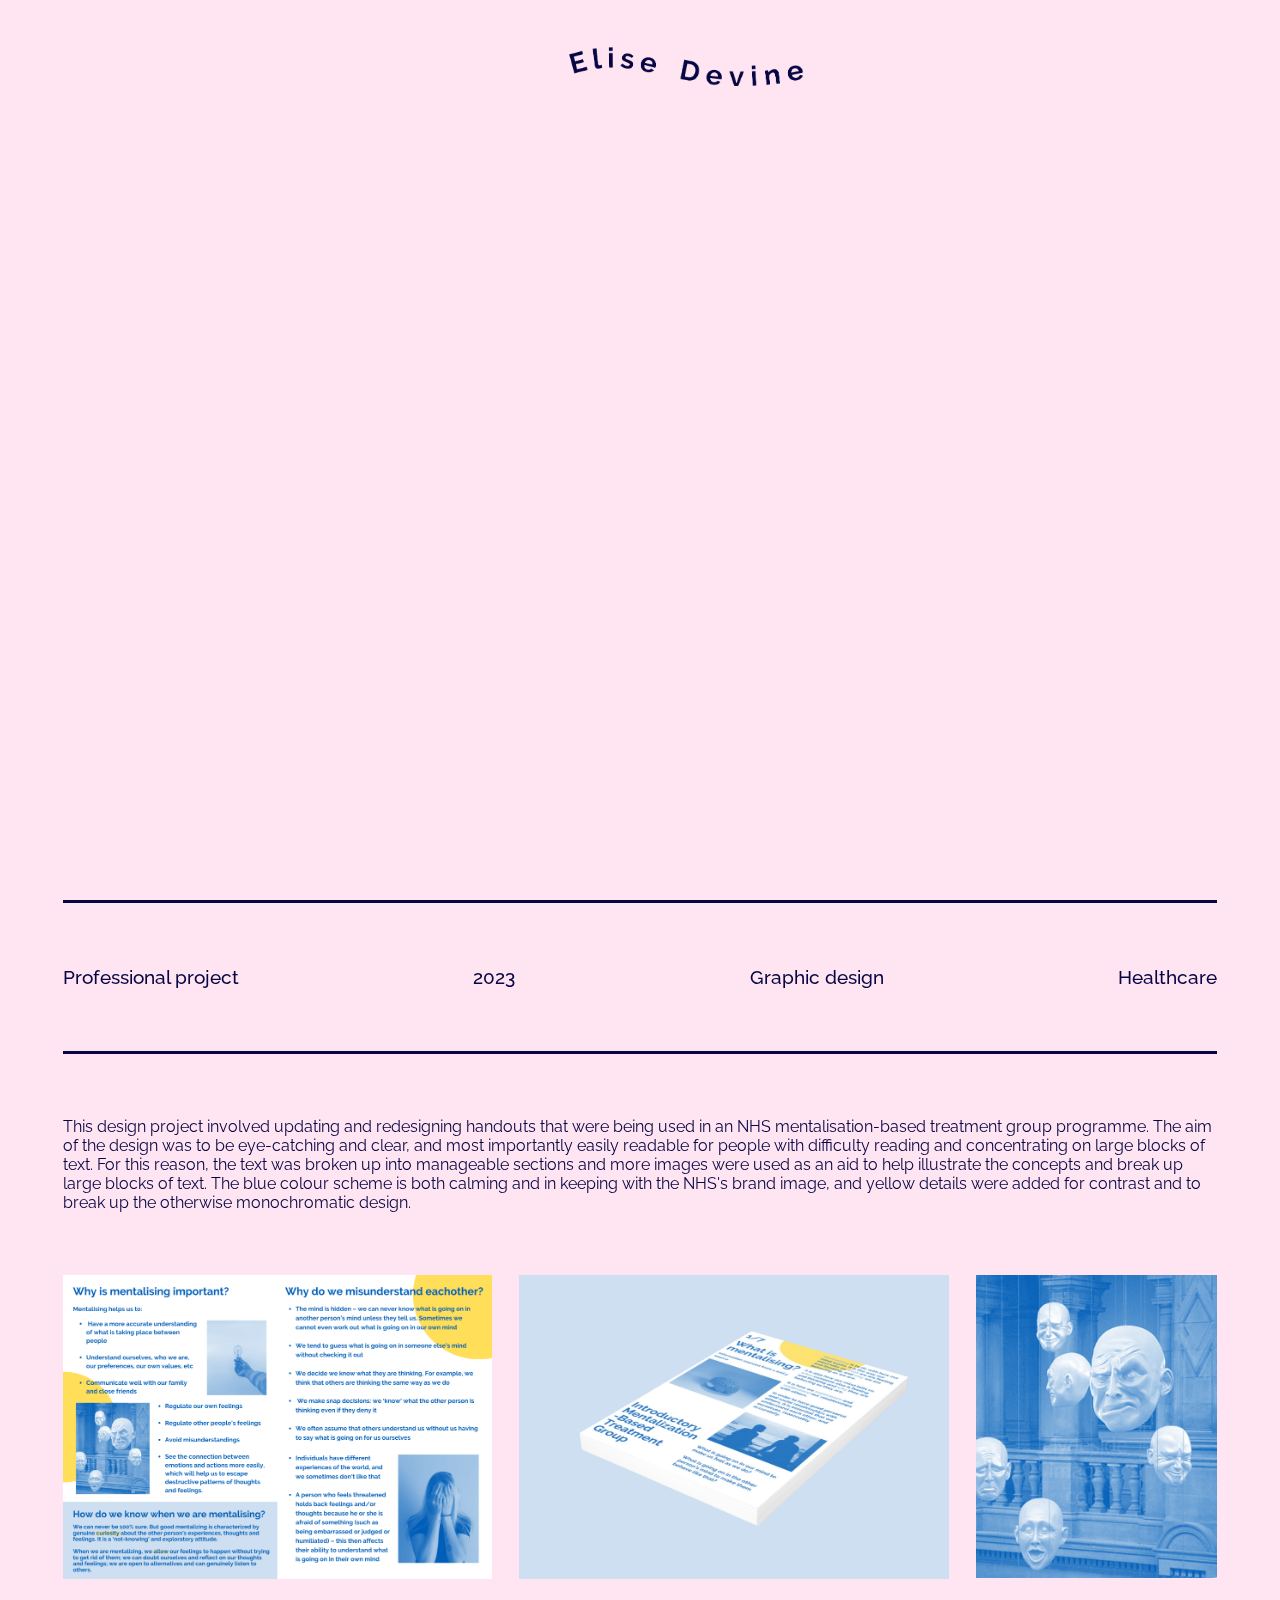
==== nhs.html @ 059351c3 "add new portfolio files" ====
<!DOCTYPE html>
<html lang="en">
<head>
    <meta charset="UTF-8">
    <meta http-equiv="X-UA-Compatible" content="IE=edge">
    <meta name="viewport" content="width=device-width, initial-scale=1.0">

    <title>Elise Devine</title>
    <link rel="icon" type="image/x-icon" href="">

    <!--Google fonts-->
    <link rel="preconnect" href="https://fonts.googleapis.com">
    <link rel="preconnect" href="https://fonts.gstatic.com" crossorigin>
    <link href="https://fonts.googleapis.com/css2?family=Playfair+Display:ital,wght@1,400;1,500&family=Raleway:wght@400;500&display=swap" rel="stylesheet">

    <link rel="stylesheet" href="../css/style.css">

    <script src="https://ajax.googleapis.com/ajax/libs/jquery/3.6.0/jquery.min.js"></script>
    <script src="../js/nav.js"></script>
</head>
<body id="site-body" onload="run()">
  <header>
    <div class="logo">
      <img id="logo-navy" src="../assets/logo-navy.png">
    </div>
    <div class="logo">
      <img id="logo-pink" src="../assets/logo-pink.png">
    </div>
  </header>
  <main>
    <section id="id">
      <div class="title-section">
      <h1 class="title" aria-label="NHS Therapy Group Handouts">
        <div class="title-container" aria-hidden="true">
          <div class="line-container">
            <div class="word-container">
              <span class="letter" style="--i:1">N</span><span class="letter" style="--i:2">H</span><span class="letter" style="--i:3">S</span>&nbsp;
            </div>
            <div class="word-container">
              <span class="letter" style="--i:4">T</span><span class="letter" style="--i:5">h</span><span class="letter" style="--i:6">e</span><span class="letter" style="--i:7">r</span><span class="letter" style="--i:8">a</span><span class="letter" style="--i:9">p</span><span class="letter" style="--i:10">y</span>
            </div>
          </div>
          <div class="line-container">
            <div class="word-container">
              <span class="letter" style="--i:3">G</span><span class="letter" style="--i:4">r</span><span class="letter" style="--i:5">o</span><span class="letter" style="--i:6">u</span><span class="letter" style="--i:7">p</span>&nbsp;
            </div>
            <div class="word-container">
              <span class="letter" style="--i:8">H</span><span class="letter" style="--i:9">a</span><span class="letter" style="--i:10">n</span><span class="letter" style="--i:11">d</span><span class="letter" style="--i:12">o</span><span class="letter" style="--i:13">u</span><span class="letter" style="--i:14">t</span><span class="letter" style="--i:15">s</span>
            </div>
          </div>
        </div>
      </h1>
      </div>
    </section>

    <section class="project-details">
      <div class="tags">
        <h3>Professional project</h3>
        <h3>2023</h3>
        <h3>Graphic design</h3>
        <h3>Healthcare</h3>
      </div>
      <div class="description">
        <p>This design project involved updating and redesigning handouts that were being used in an NHS mentalisation-based treatment group programme.
        The aim of the design was to be eye-catching and clear, and most importantly easily readable for people with difficulty reading and concentrating on
        large blocks of text. For this reason, the text was broken up into manageable sections and more images were used as an aid to help illustrate the
        concepts and break up large blocks of text. The blue colour scheme is both calming and in keeping with the NHS's brand image, and yellow details
        were added for contrast and to break up the otherwise monochromatic design.</p>
      </div>
      <div class="gallery">
        <div class="gallery-image" id="nhs-1">
          <img src="../assets/gallery-nhs-1.png">
        </div>
        <div class="gallery-image" id="nhs-2">
          <img src="../assets/gallery-nhs-2.png">
        </div>
        <div class="gallery-image" id="nhs-3">
          <img src="../assets/gallery-nhs-3.png">
        </div>
      </div>
    </section>
  </main>
  <footer>
  </footer>
</body>
</html>
---- css/style.css ----
/********** General **********/

html {
  scroll-behavior: smooth;
  box-sizing: border-box;
  font-size: 1;
}

* {
  box-sizing: inherit;
  padding: 0;
  margin: 0;
}

body {
  width: 100vw;
  height: max-content;
  overflow-x: hidden;
  background-color: #ffe4f1;
  color: #060644;
  font-family: 'Raleway', sans-serif;
  transition: background-color 0.5s ease;
}

body.invert {
  background-color: #060644;
}

section {
  position: relative;
  min-height: 100vh;
}

.inverted {
  color: #ffe4f1;
}

a {
  color: inherit;
  text-decoration: none;
}

/********** Header and logo **********/

.logo {
  position: fixed;
  top: 0;
  left: calc(50vw - 8.3vh);
  height: 15vh;
}

.logo img {
  height: inherit;
}

#logo-pink {
  opacity: 0;
}

#logo-navy {
  opacity: 1;
}

/********** Title animation stuff **********/

.title-section {
  position: absolute;
  bottom: 7vh;
  left: 7vh;
}

.title {
  font-weight: bold;
  font-size: 700%;
}

#designer {
  font-family: 'Playfair Display', cursive;
  font-weight: normal;
  transform: translateY(-12px);
}

.line-container {
  display: flex;
  flex-direction: row;
  flex-wrap: nowrap;
  overflow: hidden;
}

.word-container {
  display: flex;
  flex-direction: row;
  flex-wrap: nowrap;
}

.letter {
  position: relative;
  display: inline-block;
  transform: translateY(100%);
  animation: float-in 3s forwards;
  animation-delay: calc(.05s * var(--i));
}

@keyframes float-in {
  0% {
    transform: translateY(100%);
  }
  25% {
    transform: translateY(-1%);
  }
  75% {
    transform: translateY(0);
  }
  100% {
    transform: translateY(0);
  }
}

/********** About section **********/

#about {
  padding-top: 50vh;
  display: flex;
  justify-content: center;
}

#about-content{
  width: calc(100% - 14vh);
}

.about-row {
  display: flex;
  flex-direction: row;
  flex-wrap: nowrap;
}

.right-align {
  justify-content: flex-end;
  margin-bottom: 7vh;
}

.about-text {
  width: 60%;
}

/********** Projects section & lists **********/

#projects {
  display: flex;
  justify-content: center;
}

.list {
  width: calc(100% - 14vh);
  border-top: 3px solid #060644;
  font-size: 300%;
}

.list-item {
  position: relative;
  margin-top: 7vh;
  padding-bottom: 7vh;
  border-bottom: 3px solid #060644;
}

.list-item h2 {
  transition: transform 0.2s ease;
}

.list-item h2:hover {
  transform: translateX(20px);
}

#projects .list-item h2:hover {
  cursor: none;
}

.cursive {
  font-family: 'Playfair Display', cursive;
}

.cursive h2 {
  font-weight: normal;
}

.list-icon {
  position: fixed;
  transform: translate(-50%, -50%);
  width: 320px;
  height: 320px;
  opacity: 0;
  z-index: 10;
  pointer-events: none;
  transition: width 0.1s ease-in-out, height 0.1s ease-in-out, opacity 0.1s ease-in-out;
}

.list-icon img {
  width: 100%;
  height: 100%;
  object-fit: cover;
  border-radius: 50%;
}

.list-item:hover > .list-icon {
  width: 360px;
  height: 360px;
  opacity: 1;
}

/********** Contact section **********/

#contact {
  display: flex;
  justify-content: center;
}

#contact .list {
  border-top: 3px solid #ffe4f1;
}

#contact .list .list-item {
  border-bottom: 3px solid #ffe4f1;
}

#contact .list-item h2:hover {
  cursor: pointer;
}

/********** Individual project pages **********/

.project-details {
  display: flex;
  flex-direction: column;
  flex-wrap: nowrap;
  align-items: center;
}

.project-details h3 {
  font-weight: 500;
}

.tags {
  display: flex;
  flex-direction: row;
  flex-wrap: nowrap;
  justify-content: space-between;
  border-top: 3px solid #060644;
  border-bottom: 3px solid #060644;
  width: calc(100% - 14vh);
  padding-top: 7vh;
  padding-bottom: 7vh;
}

.description {
  width: calc(100% - 14vh);
  margin-top: 7vh;
  padding-bottom: 7vh;
}

.gallery {
  width: calc(100% - 14vh);
  padding-bottom: 7vh;
  margin-bottom: 7vh;
  display: flex;
  flex-direction: row;
  flex-wrap: nowrap;
  align-items: center;
  justify-content: space-between;
  border-bottom: 3px solid #060644;
}

.gallery img {
  width: 100%;
  height: auto;
}

#tsm-1 {
  flex: 1.779;
  margin-right: 3vh;
}
#tsm-2 {
  flex: 0.663;
  margin-right: 3vh;
}
#tsm-3 { flex: 0.747; }

#portfolio-1 {
  flex: 1.334;
  margin-right: 3vh;
}
#portfolio-2 {
  flex: 1.005;
  margin-right: 3vh;
}
#portfolio-3 { flex: 1.779; }

#recordshop-1 {
  flex: 1.779;
  margin-right: 3vh;
}
#recordshop-2 {
  flex: 0.667;
  margin-right: 3vh;
}
#recordshop-3 { flex: 0.747; }

#nhs-1 {
  flex: 1.414;
  margin-right: 3vh;
}
#nhs-2 {
  flex: 1.414;
  margin-right: 3vh;
}
#nhs-3 { flex : 0.795; }
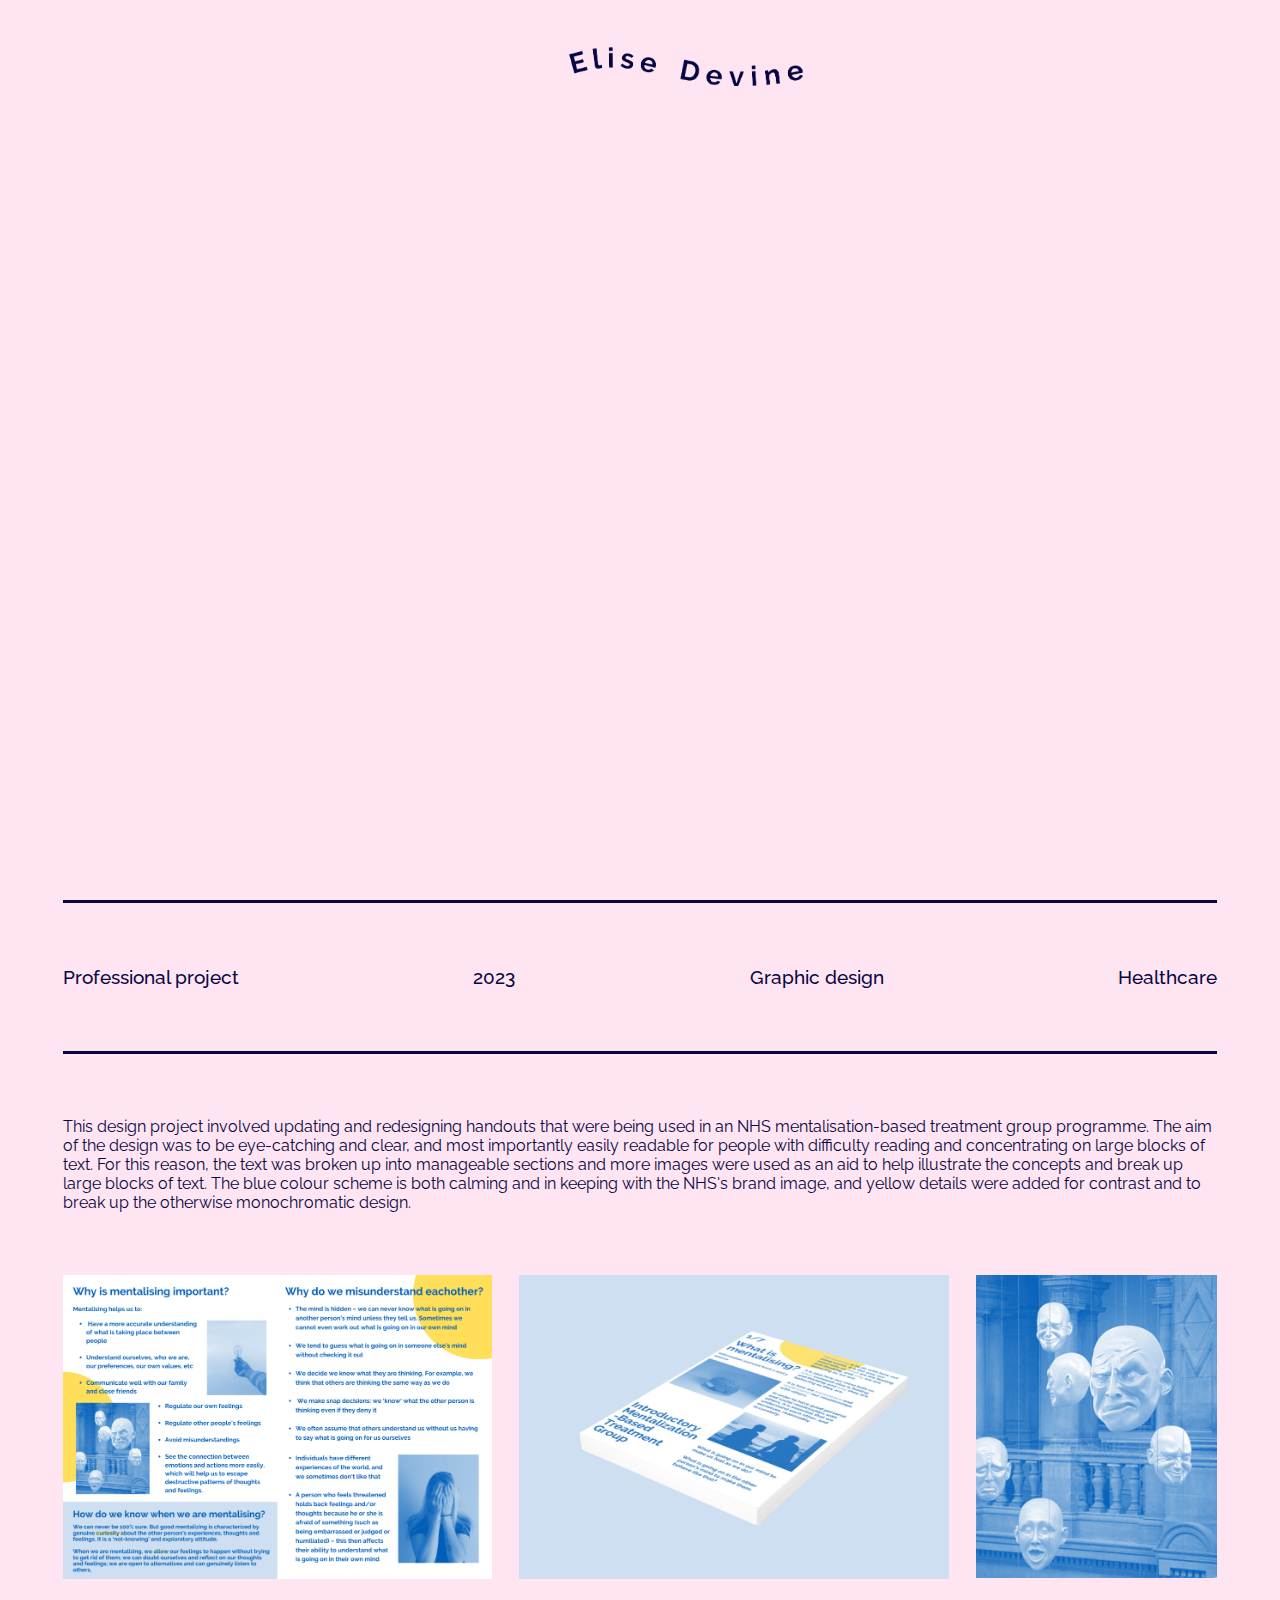
==== commit 6ad6cc7a: "updated logo on other pages too" ====
--- a/nhs.html
+++ b/nhs.html
@@ -20,11 +20,9 @@
 </head>
 <body id="site-body" onload="run()">
   <header>
-    <div class="logo">
+    <div id="logo">
+      <img id="logo-pink" src="../assets/logo-pink.png">
       <img id="logo-navy" src="../assets/logo-navy.png">
-    </div>
-    <div class="logo">
-      <img id="logo-pink" src="../assets/logo-pink.png">
     </div>
   </header>
   <main>
--- a/css/style.css
+++ b/css/style.css
@@ -42,23 +42,35 @@
 
 /********** Header and logo **********/
 
-.logo {
+#logo {
   position: fixed;
   top: 0;
   left: calc(50vw - 8.3vh);
   height: 15vh;
-}
-
-.logo img {
+  z-index: 100;
+}
+
+#logo img {
+  position: fixed;
   height: inherit;
 }
 
 #logo-pink {
   opacity: 0;
+  transition: opacity 0.5s ease;
 }
 
 #logo-navy {
   opacity: 1;
+  transition: opacity 0.5s ease;
+}
+
+#logo.active > #logo-pink {
+  opacity: 1;
+}
+
+#logo.active > #logo-navy {
+  opacity: 0;
 }
 
 /********** Title animation stuff **********/
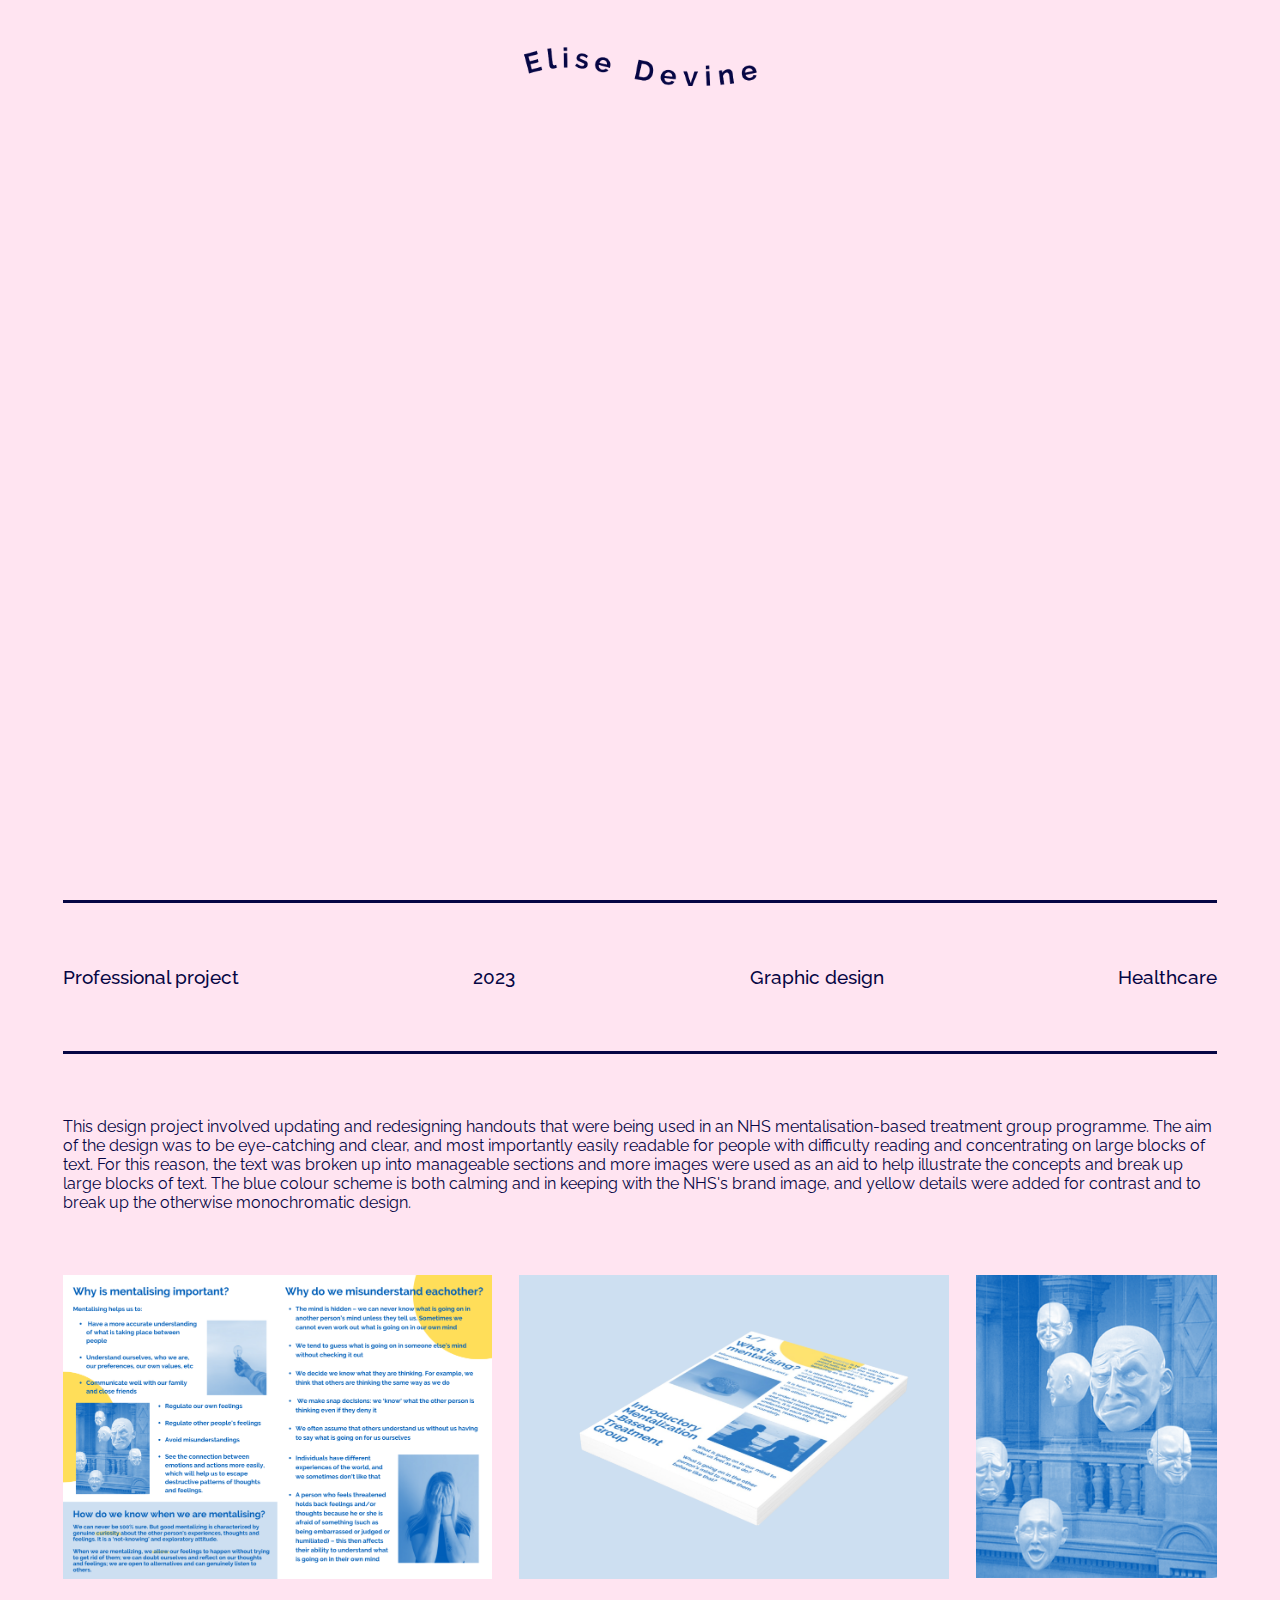
==== commit b8ddf621: "added media queries" ====
--- a/nhs.html
+++ b/nhs.html
@@ -66,10 +66,10 @@
         were added for contrast and to break up the otherwise monochromatic design.</p>
       </div>
       <div class="gallery">
-        <div class="gallery-image" id="nhs-1">
+        <div class="gallery-image with-margin" id="nhs-1">
           <img src="../assets/gallery-nhs-1.png">
         </div>
-        <div class="gallery-image" id="nhs-2">
+        <div class="gallery-image with-margin" id="nhs-2">
           <img src="../assets/gallery-nhs-2.png">
         </div>
         <div class="gallery-image" id="nhs-3">
--- a/css/style.css
+++ b/css/style.css
@@ -3,7 +3,6 @@
 html {
   scroll-behavior: smooth;
   box-sizing: border-box;
-  font-size: 1;
 }
 
 * {
@@ -19,6 +18,7 @@
   background-color: #ffe4f1;
   color: #060644;
   font-family: 'Raleway', sans-serif;
+  font-size: 100%;
   transition: background-color 0.5s ease;
 }
 
@@ -45,7 +45,7 @@
 #logo {
   position: fixed;
   top: 0;
-  left: calc(50vw - 8.3vh);
+  left: 50vw;
   height: 15vh;
   z-index: 100;
 }
@@ -53,6 +53,7 @@
 #logo img {
   position: fixed;
   height: inherit;
+  transform: translateX(-50%);
 }
 
 #logo-pink {
@@ -286,42 +287,180 @@
   height: auto;
 }
 
-#tsm-1 {
-  flex: 1.779;
+.with-margin {
   margin-right: 3vh;
 }
-#tsm-2 {
-  flex: 0.663;
-  margin-right: 3vh;
-}
+
+#tsm-1 { flex: 1.779; }
+#tsm-2 { flex: 0.663; }
 #tsm-3 { flex: 0.747; }
 
-#portfolio-1 {
-  flex: 1.334;
-  margin-right: 3vh;
-}
-#portfolio-2 {
-  flex: 1.005;
-  margin-right: 3vh;
-}
+#portfolio-1 { flex: 1.334; }
+#portfolio-2 { flex: 1.005; }
 #portfolio-3 { flex: 1.779; }
 
-#recordshop-1 {
-  flex: 1.779;
-  margin-right: 3vh;
-}
-#recordshop-2 {
-  flex: 0.667;
-  margin-right: 3vh;
-}
+#recordshop-1 { flex: 1.779; }
+#recordshop-2 { flex: 0.667; }
 #recordshop-3 { flex: 0.747; }
 
-#nhs-1 {
-  flex: 1.414;
-  margin-right: 3vh;
-}
-#nhs-2 {
-  flex: 1.414;
-  margin-right: 3vh;
-}
+#nhs-1 { flex: 1.414; }
+#nhs-2 { flex: 1.414; }
 #nhs-3 { flex : 0.795; }
+
+/********** Media queries **********/
+
+@media screen and (max-width: 1100px){
+  body {
+    font-size: 90%;
+  }
+}
+
+@media screen and (max-width: 1000px){
+  body {
+    font-size: 80%;
+  }
+}
+
+@media screen and (max-width: 900px){
+  body {
+    font-size: 70%;
+  }
+  #logo {
+    height: 12vh;
+  }
+  .about-text {
+    width: 70%;
+  }
+  .about-text p {
+    font-size: 110%;
+  }
+  .right-align {
+    justify-content: flex-end;
+    margin-bottom: 5vh;
+  }
+  .list-item {
+    margin-top: 5vh;
+    padding-bottom: 5vh;
+  }
+  .tags {
+    padding-top: 5vh;
+    padding-bottom: 5vh;
+  }
+  .tags h3 {
+    font-size: 130%;
+  }
+  .description {
+    margin-top: 5vh;
+    padding-bottom: 5vh;
+  }
+  .description p {
+    font-size: 110%;
+  }
+  .gallery {
+    padding-bottom: 5vh;
+    margin-bottom: 5vh;
+  }
+}
+
+@media screen and (max-width: 800px){
+  body {
+    font-size: 60%;
+  }
+  .about-text p {
+    font-size: 120%;
+  }
+  .title-section {
+    bottom: 5vh;
+    left: 5vh;
+  }
+  #about-content{
+    width: calc(100% - 10vh);
+  }
+  .list {
+    width: calc(100% - 10vh);
+  }
+  .tags {
+    width: calc(100% - 10vh);
+  }
+  .tags h3 {
+    font-size: 140%;
+  }
+  .description {
+    width: calc(100% - 10vh);
+  }
+  .description p {
+    font-size: 120%;
+  }
+  .gallery {
+    width: calc(100% - 10vh);
+  }
+}
+
+@media screen and (max-width: 600px){
+  body {
+    font-size: 50%;
+  }
+  .about-text {
+    width: 80%;
+  }
+  .about-text p {
+    font-size: 140%;
+  }
+  .tags h3 {
+    font-size: 160%;
+  }
+  .description p {
+    font-size: 140%;
+  }
+}
+
+@media screen and (max-width: 500px){
+  body {
+    font-size: 40%;
+  }
+  .about-text p {
+    font-size: 170%;
+  }
+  .title-section {
+    bottom: 3vh;
+    left: 3vh;
+  }
+  #about-content{
+    width: calc(100% - 6vh);
+  }
+  .list {
+    width: calc(100% - 6vh);
+  }
+  .right-align {
+    justify-content: flex-end;
+    margin-bottom: 3vh;
+  }
+  .list-item {
+    margin-top: 3vh;
+    padding-bottom: 3vh;
+  }
+  .tags {
+    padding-top: 3vh;
+    padding-bottom: 3vh;
+    width: calc(100% - 6vh);
+  }
+  .tags h3 {
+    font-size: 180%;
+  }
+  .description {
+    margin-top: 3vh;
+    padding-bottom: 3vh;
+    width: calc(100% - 6vh);
+  }
+  .description p {
+    font-size: 160%;
+  }
+  .gallery {
+    padding-bottom: 3vh;
+    margin-bottom: 3vh;
+    width: calc(100% - 6vh);
+  }
+  .with-margin {
+    margin-right: 1vh;
+  }
+}
